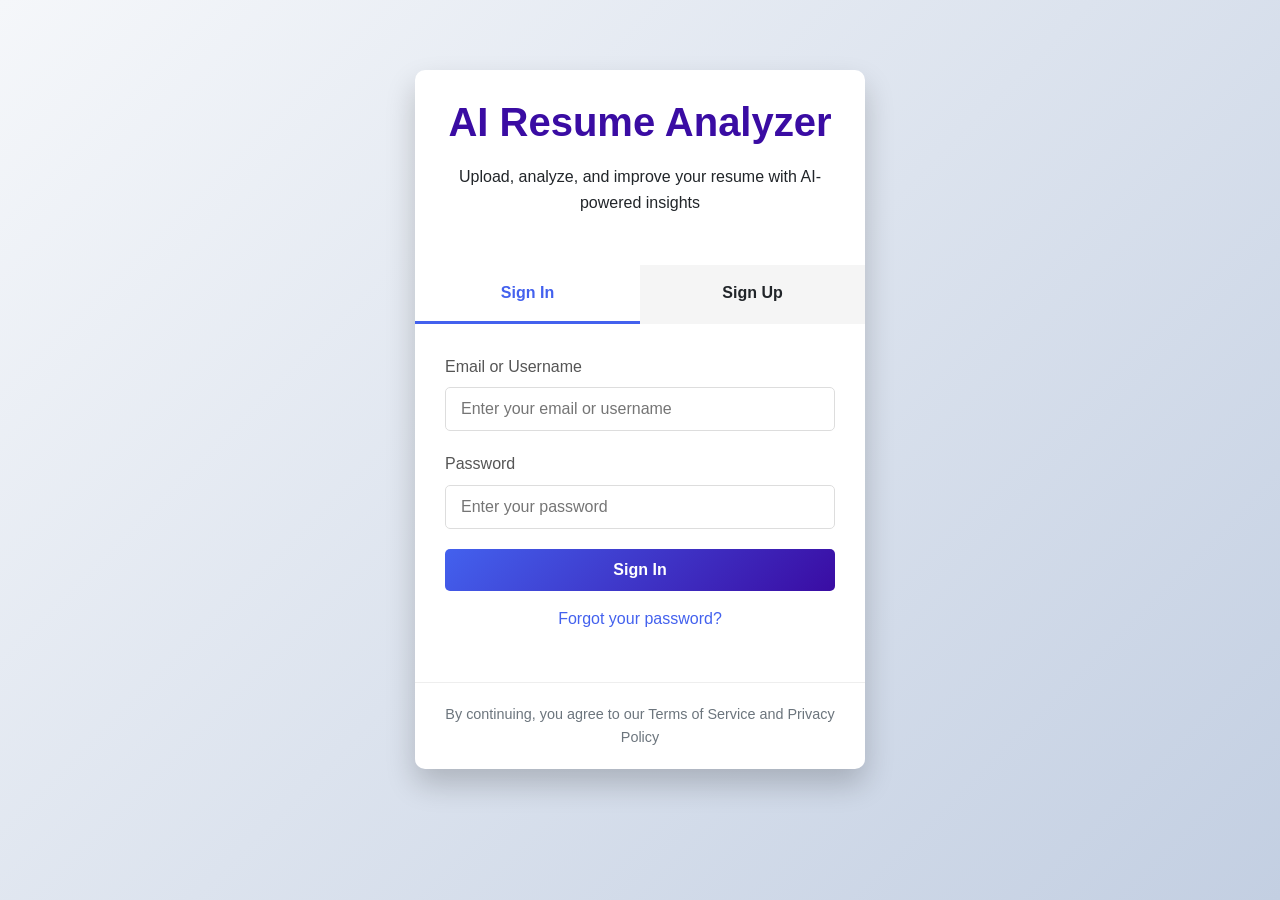
==== dashboard.html @ d693e557 "feat: Implement authentication system with sign in and sign up forms - Added index.html for the main" ====
<!DOCTYPE html>
<html lang="en">
<head>
    <meta charset="UTF-8">
    <meta name="viewport" content="width=device-width, initial-scale=1.0">
    <title>AI Resume Analyzer - Dashboard</title>
    <link rel="stylesheet" href="style.css">
    <link rel="stylesheet" href="https://cdnjs.cloudflare.com/ajax/libs/font-awesome/6.4.0/css/all.min.css">
</head>
<body>
    <div class="container">
        <header>
            <h1>AI Resume Analyzer</h1>
            <p class="subtitle">Upload your resume and get instant feedback with personalized recommendations</p>
            
            <div class="user-info">
                <div class="user-avatar" id="user-avatar">U</div>
                <div class="user-name" id="user-name">User</div>
                <button class="logout-btn" id="logout-btn">
                    <i class="fas fa-sign-out-alt"></i> Logout
                </button>
            </div>
        </header>
        
        <div class="main-content">
            <div class="upload-section">
                <h2 class="section-title">Upload Your Resume</h2>
                
                <div class="upload-area" id="uploadArea">
                    <div class="upload-icon">
                        <i class="fas fa-file-upload"></i>
                    </div>
                    <p class="upload-text">Drag & drop your resume here</p>
                    <p>or</p>
                    <button class="btn" id="browseBtn">
                        <i class="fas fa-folder-open"></i> Browse Files
                    </button>
                    <input type="file" id="fileInput" accept=".pdf,.doc,.docx,.txt">
                    <p class="file-name" id="fileName">No file selected</p>
                </div>
                <!-- Replace the existing designation dropdown with this -->
                <div class="input-group" id="designation-section">
                    <label for="designation">Target Job Role / Designation</label>
                    <select id="designation" class="form-control">
                        <option value="">Select your target role</option>
                        <option value="frontend">Frontend Developer</option>
                        <option value="backend">Backend Developer</option>
                        <option value="fullstack">Full Stack Developer</option>
                        <option value="mobile">Mobile App Developer</option>
                        <option value="devops">DevOps Engineer</option>
                        <option value="data-science">Data Scientist</option>
                        <option value="data-engineer">Data Engineer</option>
                        <option value="ml-engineer">ML Engineer</option>
                        <option value="cloud-architect">Cloud Architect</option>
                        <option value="ui-ux">UI/UX Designer</option>
                        <option value="product-manager">Product Manager</option>
                        <option value="qa-engineer">QA/Test Engineer</option>
                        <option value="cybersecurity">Cybersecurity Analyst</option>
                        <option value="blockchain">Blockchain Developer</option>
                        <option value="ai-engineer">AI Engineer</option>
                        <option value="embedded">Embedded Systems Engineer</option>
                        <option value="game-dev">Game Developer</option>
                        <option value="technical-lead">Technical Lead</option>
                        <option value="system-admin">System Administrator</option>
                        <option value="database-admin">Database Administrator</option>
                        <option value="network-engineer">Network Engineer</option>
                        <option value="business-analyst">Business Analyst</option>
                    </select>
                    <div id="designation-error" class="error-text">Please select your target job role</div>
                </div>
                                
                <button class="btn" id="analyzeBtn">
                    <i class="fas fa-chart-line"></i> Analyze Resume
                </button>
            </div>
            
            <div class="analysis-section">
                <h2 class="section-title">Analysis Results</h2>
                
                <div class="loading" id="loadingIndicator">
                    <div class="spinner"></div>
                    <p>AI is analyzing your resume...</p>
                </div>
                
                <div class="analysis-results" id="analysisResults">
                    <div class="score-card">
                        <div class="score-text">Overall Resume Score</div>
                        <div class="score-value" id="overallScore">78</div>
                        <div class="score-text" id="scoreFeedback">Good resume with room for improvement</div>
                    </div>
                    
                    <div class="analysis-details">
                        <div class="category">
                            <div class="category-title">
                                <span class="category-name">Content & Relevance</span>
                                <span class="category-score">8.2/10</span>
                            </div>
                            <div class="progress-bar">
                                <div class="progress" style="width: 82%; background: var(--success);"></div>
                            </div>
                            <ul class="feedback-list">
                                <li class="feedback-item positive">
                                    <i class="fas fa-check-circle"></i>
                                    <span>Strong work experience section with quantifiable achievements</span>
                                </li>
                                <li class="feedback-item negative">
                                    <i class="fas fa-exclamation-circle"></i>
                                    <span>Missing certifications that are relevant to your target role</span>
                                </li>
                                <li class="feedback-item positive">
                                    <i class="fas fa-check-circle"></i>
                                    <span>Education section is clear and well-formatted</span>
                                </li>
                            </ul>
                        </div>
                        
                        <div class="category">
                            <div class="category-title">
                                <span class="category-name">Formatting & Structure</span>
                                <span class="category-score">7.5/10</span>
                            </div>
                            <div class="progress-bar">
                                <div class="progress" style="width: 75%; background: var(--success);"></div>
                            </div>
                            <ul class="feedback-list">
                                <li class="feedback-item positive">
                                    <i class="fas fa-check-circle"></i>
                                    <span>Clean, professional layout with consistent formatting</span>
                                </li>
                                <li class="feedback-item negative">
                                    <i class="fas fa-exclamation-circle"></i>
                                    <span>Consider using bullet points instead of paragraphs for readability</span>
                                </li>
                                <li class="feedback-item positive">
                                    <i class="fas fa-check-circle"></i>
                                    <span>Appropriate use of white space and section headers</span>
                                </li>
                            </ul>
                        </div>
                        
                        <div class="category">
                            <div class="category-title">
                                <span class="category-name">Keyword Optimization</span>
                                <span class="category-score">6.8/10</span>
                            </div>
                            <div class="progress-bar">
                                <div class="progress" style="width: 68%; background: #f39c12;"></div>
                            </div>
                            <ul class="feedback-list">
                                <li class="feedback-item negative">
                                    <i class="fas fa-exclamation-circle"></i>
                                    <span>Missing important industry keywords: "Agile", "Scrum", "CI/CD"</span>
                                </li>
                                <li class="feedback-item positive">
                                    <i class="fas fa-check-circle"></i>
                                    <span>Good use of action verbs like "developed", "managed", "implemented"</span>
                                </li>
                                <li class="feedback-item negative">
                                    <i class="fas fa-exclamation-circle"></i>
                                    <span>Consider adding a skills section with technical competencies</span>
                                </li>
                            </ul>
                            
                            <div class="keyword-section">
                                <p><strong>Recommended Keywords:</strong></p>
                                <div class="keywords">
                                    <span class="keyword">JavaScript</span>
                                    <span class="keyword">React</span>
                                    <span class="keyword missing">Agile</span>
                                    <span class="keyword">Node.js</span>
                                    <span class="keyword missing">Scrum</span>
                                    <span class="keyword">API</span>
                                    <span class="keyword missing">CI/CD</span>
                                    <span class="keyword">Git</span>
                                </div>
                            </div>
                        </div>
                        
                        <div class="suggestions">
                            <h3 class="suggestion-title">AI Suggestions for Improvement</h3>
                            <ul class="suggestion-list">
                                <li>Add a professional summary at the top highlighting your key qualifications</li>
                                <li>Include specific metrics to quantify your achievements</li>
                                <li>Create a dedicated skills section with both technical and soft skills</li>
                                <li>Tailor your resume for each job application</li>
                                <li>Consider adding a link to your LinkedIn profile or portfolio</li>
                            </ul>
                        </div>
                    </div>
                </div>
            </div>
        </div>
        
        <!-- Recommendations Section -->
        <div class="recommendations-section" id="recommendationsSection">
            <h2 class="section-title">Personalized Recommendations</h2>
            
            <!-- Filters for job recommendations -->
            <div class="filters-container">
                <div class="filter-group">
                    <label class="filter-label">Location</label>
                    <select class="filter-select" id="jobLocationFilter">
                        <option value="all">All Locations</option>
                        <option value="remote">Remote</option>
                        <option value="bangalore">Bangalore, KA</option>
                        <option value="hyderabad">Hyderabad, TS</option>
                        <option value="pune">Pune, MH</option>
                        <option value="chennai">Chennai, TN</option>
                        <option value="delhi">Delhi NCR</option>
                        <option value="mumbai">Mumbai, MH</option>
                    </select>
                </div>
            </div>
            
            <div class="job-count" id="filteredJobCount">Showing 0 of 0 jobs</div>
            
            <div class="recommendations-tabs">
                <div class="rec-tab active" data-tab="certifications">Certificate Courses</div>
                <div class="rec-tab" data-tab="projects">Relevant Projects</div>
                <div class="rec-tab" data-tab="jobs">Job Matches <span class="job-count" id="jobCount">0</span></div>
            </div>
            
            <!-- Certificate Courses Tab -->
            <div class="tab-content active" id="certifications-tab">
                <div class="recommendation-card">
                    <div class="card-header">
                        <div class="card-title">AWS Certified Solutions Architect</div>
                        <div class="card-level intermediate">Intermediate</div>
                    </div>
                    <div class="card-provider">Amazon Web Services</div>
                    <div class="card-description">
                        This certification validates your ability to design and deploy scalable systems on AWS. Highly recommended for cloud engineering roles.
                    </div>
                    <div class="card-footer">
                        <div class="card-duration">~80 hours</div>
                        <a href="#" class="card-link">View Course <i class="fas fa-arrow-right"></i></a>
                    </div>
                </div>
                
                <div class="recommendation-card">
                    <div class="card-header">
                        <div class="card-title">Google Professional Data Engineer</div>
                        <div class="card-level advanced">Advanced</div>
                    </div>
                    <div class="card-provider">Google Cloud</div>
                    <div class="card-description">
                        Design data processing systems and machine learning models on Google Cloud. Perfect for data engineering and ML roles.
                    </div>
                    <div class="card-footer">
                        <div class="card-duration">~100 hours</div>
                        <a href="#" class="card-link">View Course <i class="fas fa-arrow-right"></i></a>
                    </div>
                </div>

                <div class="recommendation-card">
                    <div class="card-header">
                        <div class="card-title">Certified Kubernetes Administrator (CKA)</div>
                        <div class="card-level intermediate">Intermediate</div>
                    </div>
                    <div class="card-provider">Cloud Native Computing Foundation</div>
                    <div class="card-description">
                        Demonstrate your competency to perform the responsibilities of a Kubernetes administrator. Essential for DevOps roles.
                    </div>
                    <div class="card-footer">
                        <div class="card-duration">~60 hours</div>
                        <a href="#" class="card-link">View Course <i class="fas fa-arrow-right"></i></a>
                    </div>
                </div>

                <div class="recommendation-card">
                    <div class="card-header">
                        <div class="card-title">Microsoft Certified: Azure Solutions Architect</div>
                        <div class="card-level advanced">Advanced</div>
                    </div>
                    <div class="card-provider">Microsoft</div>
                    <div class="card-description">
                        Design solutions that run on Azure, including compute, network, storage, and security. Perfect for cloud architecture roles.
                    </div>
                    <div class="card-footer">
                        <div class="card-duration">~90 hours</div>
                        <a href="#" class="card-link">View Course <i class="fas fa-arrow-right"></i></a>
                    </div>
                </div>

                <div class="recommendation-card">
                    <div class="card-header">
                        <div class="card-title">React Developer Certification</div>
                        <div class="card-level intermediate">Intermediate</div>
                    </div>
                    <div class="card-provider">Meta</div>
                    <div class="card-description">
                        Master React.js development with hooks, context API, and advanced patterns. Essential for frontend developer roles.
                    </div>
                    <div class="card-footer">
                        <div class="card-duration">~70 hours</div>
                        <a href="#" class="card-link">View Course <i class="fas fa-arrow-right"></i></a>
                    </div>
                </div>

                <div class="recommendation-card">
                    <div class="card-header">
                        <div class="card-title">Python for Data Science and Machine Learning</div>
                        <div class="card-level beginner">Beginner</div>
                    </div>
                    <div class="card-provider">Coursera</div>
                    <div class="card-description">
                        Learn Python programming with focus on data analysis, visualization, and machine learning applications.
                    </div>
                    <div class="card-footer">
                        <div class="card-duration">~50 hours</div>
                        <a href="#" class="card-link">View Course <i class="fas fa-arrow-right"></i></a>
                    </div>
                </div>

                <div class="recommendation-card">
                    <div class="card-header">
                        <div class="card-title">Full Stack Web Development</div>
                        <div class="card-level intermediate">Intermediate</div>
                    </div>
                    <div class="card-provider">freeCodeCamp</div>
                    <div class="card-description">
                        Comprehensive course covering HTML, CSS, JavaScript, Node.js, MongoDB, and React for full stack development.
                    </div>
                    <div class="card-footer">
                        <div class="card-duration">~300 hours</div>
                        <a href="#" class="card-link">View Course <i class="fas fa-arrow-right"></i></a>
                    </div>
                </div>

                <div class="recommendation-card">
                    <div class="card-header">
                        <div class="card-title">Cybersecurity Fundamentals</div>
                        <div class="card-level beginner">Beginner</div>
                    </div>
                    <div class="card-provider">IBM</div>
                    <div class="card-description">
                        Learn essential cybersecurity concepts, threat detection, and security best practices for modern applications.
                    </div>
                    <div class="card-footer">
                        <div class="card-duration">~40 hours</div>
                        <a href="#" class="card-link">View Course <i class="fas fa-arrow-right"></i></a>
                    </div>
                </div>
            </div>
            
            <!-- Relevant Projects Tab -->
            <div class="tab-content" id="projects-tab">
                <div class="recommendation-card">
                    <div class="card-header">
                        <div class="card-title">E-commerce Analytics Dashboard</div>
                        <div class="card-level intermediate">Intermediate</div>
                    </div>
                    <div class="card-description">
                        Build a comprehensive dashboard that visualizes sales data, customer behavior, and inventory management for an e-commerce platform.
                    </div>
                    <div class="project-skills">
                        <span class="skill-tag">React</span>
                        <span class="skill-tag">D3.js</span>
                        <span class="skill-tag">Node.js</span>
                        <span class="skill-tag">MongoDB</span>
                    </div>
                    <div class="card-footer">
                        <div class="card-duration">4-6 weeks</div>
                        <a href="#" class="card-link">View Details <i class="fas fa-arrow-right"></i></a>
                    </div>
                </div>

                <div class="recommendation-card">
                    <div class="card-header">
                        <div class="card-title">ML-powered Resume Parser</div>
                        <div class="card-level advanced">Advanced</div>
                    </div>
                    <div class="card-description">
                        Develop a machine learning model that can extract and categorize information from resumes in various formats using NLP techniques.
                    </div>
                    <div class="project-skills">
                        <span class="skill-tag">Python</span>
                        <span class="skill-tag">NLP</span>
                        <span class="skill-tag">TensorFlow</span>
                        <span class="skill-tag">FastAPI</span>
                    </div>
                    <div class="card-footer">
                        <div class="card-duration">6-8 weeks</div>
                        <a href="#" class="card-link">View Details <i class="fas fa-arrow-right"></i></a>
                    </div>
                </div>

                <div class="recommendation-card">
                    <div class="card-header">
                        <div class="card-title">Microservices Payment System</div>
                        <div class="card-level intermediate">Intermediate</div>
                    </div>
                    <div class="card-description">
                        Create a distributed payment processing system using microservices architecture with proper error handling and logging.
                    </div>
                    <div class="project-skills">
                        <span class="skill-tag">Java/Spring Boot</span>
                        <span class="skill-tag">Docker</span>
                        <span class="skill-tag">Kafka</span>
                        <span class="skill-tag">PostgreSQL</span>
                    </div>
                    <div class="card-footer">
                        <div class="card-duration">5-7 weeks</div>
                        <a href="#" class="card-link">View Details <i class="fas fa-arrow-right"></i></a>
                    </div>
                </div>

                <div class="recommendation-card">
                    <div class="card-header">
                        <div class="card-title">IoT Home Automation System</div>
                        <div class="card-level beginner">Beginner</div>
                    </div>
                    <div class="card-description">
                        Build a system to control home devices remotely using IoT sensors, a mobile app, and cloud connectivity.
                    </div>
                    <div class="project-skills">
                        <span class="skill-tag">Arduino/Raspberry Pi</span>
                        <span class="skill-tag">MQTT</span>
                        <span class="skill-tag">React Native</span>
                        <span class="skill-tag">AWS IoT</span>
                    </div>
                    <div class="card-footer">
                        <div class="card-duration">3-5 weeks</div>
                        <a href="#" class="card-link">View Details <i class="fas fa-arrow-right"></i></a>
                    </div>
                </div>

                <div class="recommendation-card">
                    <div class="card-header">
                        <div class="card-title">Real-time Chat Application</div>
                        <div class="card-level intermediate">Intermediate</div>
                    </div>
                    <div class="card-description">
                        Develop a real-time chat application with multiple rooms, file sharing, and user authentication using modern web technologies.
                    </div>
                    <div class="project-skills">
                        <span class="skill-tag">Socket.io</span>
                        <span class="skill-tag">React</span>
                        <span class="skill-tag">Node.js</span>
                        <span class="skill-tag">MongoDB</span>
                    </div>
                    <div class="card-footer">
                        <div class="card-duration">3-4 weeks</div>
                        <a href="#" class="card-link">View Details <i class="fas fa-arrow-right"></i></a>
                    </div>
                </div>

                <div class="recommendation-card">
                    <div class="card-header">
                        <div class="card-title">Blockchain Voting System</div>
                        <div class="card-level advanced">Advanced</div>
                    </div>
                    <div class="card-description">
                        Create a secure, transparent voting system using blockchain technology to ensure election integrity and prevent fraud.
                    </div>
                    <div class="project-skills">
                        <span class="skill-tag">Solidity</span>
                        <span class="skill-tag">Ethereum</span>
                        <span class="skill-tag">Web3.js</span>
                        <span class="skill-tag">React</span>
                    </div>
                    <div class="card-footer">
                        <div class="card-duration">8-10 weeks</div>
                        <a href="#" class="card-link">View Details <i class="fas fa-arrow-right"></i></a>
                    </div>
                </div>

                <div class="recommendation-card">
                    <div class="card-header">
                        <div class="card-title">AI-powered Code Review Assistant</div>
                        <div class="card-level advanced">Advanced</div>
                    </div>
                    <div class="card-description">
                        Build an AI tool that analyzes code quality, suggests improvements, and detects potential bugs using machine learning.
                    </div>
                    <div class="project-skills">
                        <span class="skill-tag">Python</span>
                        <span class="skill-tag">Machine Learning</span>
                        <span class="skill-tag">GitHub API</span>
                        <span class="skill-tag">FastAPI</span>
                    </div>
                    <div class="card-footer">
                        <div class="card-duration">7-9 weeks</div>
                        <a href="#" class="card-link">View Details <i class="fas fa-arrow-right"></i></a>
                    </div>
                </div>

                <div class="recommendation-card">
                    <div class="card-header">
                        <div class="card-title">Mobile Fitness Tracking App</div>
                        <div class="card-level intermediate">Intermediate</div>
                    </div>
                    <div class="card-description">
                        Develop a cross-platform mobile app for tracking workouts, nutrition, and progress with social sharing features.
                    </div>
                    <div class="project-skills">
                        <span class="skill-tag">React Native</span>
                        <span class="skill-tag">Firebase</span>
                        <span class="skill-tag">Redux</span>
                        <span class="skill-tag">Chart.js</span>
                    </div>
                    <div class="card-footer">
                        <div class="card-duration">5-7 weeks</div>
                        <a href="#" class="card-link">View Details <i class="fas fa-arrow-right"></i></a>
                    </div>
                </div>
            </div>
            
            <!-- Job Matches Tab -->
            <div class="tab-content" id="jobs-tab">
                <div class="job-card" data-location="remote">
                    <div class="job-header">
                        <div class="job-title">Senior Frontend Developer</div>
                        <div class="job-match">92% Match</div>
                    </div>
                    <div class="job-company">TechInnovate India</div>
                    <div class="job-location">
                        <i class="fas fa-map-marker-alt"></i> Remote
                    </div>
                    <div class="job-description">
                        We're looking for a Senior Frontend Developer with strong React experience to join our growing team. You'll be responsible for building responsive web applications.
                    </div>
                    <div class="job-skills">
                        <span class="job-skill">React</span>
                        <span class="job-skill">JavaScript</span>
                        <span class="job-skill">TypeScript</span>
                        <span class="job-skill">Redux</span>
                        <span class="job-skill">HTML/CSS</span>
                        <span class="job-skill missing">GraphQL</span>
                    </div>
                    <div class="job-footer">
                        <div class="job-salary">₹18L - ₹25L</div>
                        <div class="job-actions">
                            <button class="job-action job-save">Save</button>
                            <button class="job-action job-apply">Apply Now</button>
                        </div>
                    </div>
                </div>
                
                <div class="job-card" data-location="bangalore">
                    <div class="job-header">
                        <div class="job-title">Full Stack JavaScript Engineer</div>
                        <div class="job-match">87% Match</div>
                    </div>
                    <div class="job-company">Digital Solutions Pvt Ltd</div>
                    <div class="job-location">
                        <i class="fas fa-map-marker-alt"></i> Bangalore, KA
                    </div>
                    <div class="job-description">
                        Join our team as a Full Stack JavaScript Engineer. You'll work on both frontend and backend components of our SaaS platform.
                    </div>
                    <div class="job-skills">
                        <span class="job-skill">JavaScript</span>
                        <span class="job-skill">Node.js</span>
                        <span class="job-skill">React</span>
                        <span class="job-skill">MongoDB</span>
                        <span class="job-skill">Express</span>
                        <span class="job-skill missing">Docker</span>
                    </div>
                    <div class="job-footer">
                        <div class="job-salary">₹15L - ₹20L</div>
                        <div class="job-actions">
                            <button class="job-action job-save">Save</button>
                            <button class="job-action job-apply">Apply Now</button>
                        </div>
                    </div>
                </div>

                <div class="job-card" data-location="hyderabad">
                    <div class="job-header">
                        <div class="job-title">Data Scientist</div>
                        <div class="job-match">85% Match</div>
                    </div>
                    <div class="job-company">Analytics Pro India</div>
                    <div class="job-location">
                        <i class="fas fa-map-marker-alt"></i> Hyderabad, TS
                    </div>
                    <div class="job-description">
                        Seeking a Data Scientist to analyze large datasets, build predictive models, and provide data-driven insights for business decisions.
                    </div>
                    <div class="job-skills">
                        <span class="job-skill">Python</span>
                        <span class="job-skill">Machine Learning</span>
                        <span class="job-skill">SQL</span>
                        <span class="job-skill">Pandas</span>
                        <span class="job-skill">TensorFlow</span>
                        <span class="job-skill missing">Apache Spark</span>
                    </div>
                    <div class="job-footer">
                        <div class="job-salary">₹16L - ₹22L</div>
                        <div class="job-actions">
                            <button class="job-action job-save">Save</button>
                            <button class="job-action job-apply">Apply Now</button>
                        </div>
                    </div>
                </div>

                <div class="job-card" data-location="pune">
                    <div class="job-header">
                        <div class="job-title">DevOps Engineer</div>
                        <div class="job-match">83% Match</div>
                    </div>
                    <div class="job-company">CloudFirst Technologies</div>
                    <div class="job-location">
                        <i class="fas fa-map-marker-alt"></i> Pune, MH
                    </div>
                    <div class="job-description">
                        Looking for a DevOps Engineer to automate deployment processes, manage cloud infrastructure, and ensure system reliability.
                    </div>
                    <div class="job-skills">
                        <span class="job-skill">AWS</span>
                        <span class="job-skill">Docker</span>
                        <span class="job-skill">Kubernetes</span>
                        <span class="job-skill">CI/CD</span>
                        <span class="job-skill">Terraform</span>
                        <span class="job-skill missing">Ansible</span>
                    </div>
                    <div class="job-footer">
                        <div class="job-salary">₹17L - ₹24L</div>
                        <div class="job-actions">
                            <button class="job-action job-save">Save</button>
                            <button class="job-action job-apply">Apply Now</button>
                        </div>
                    </div>
                </div>

                <div class="job-card" data-location="chennai">
                    <div class="job-header">
                        <div class="job-title">UX/UI Designer</div>
                        <div class="job-match">78% Match</div>
                    </div>
                    <div class="job-company">Creative Design Studio</div>
                    <div class="job-location">
                        <i class="fas fa-map-marker-alt"></i> Chennai, TN
                    </div>
                    <div class="job-description">
                        Join our design team to create beautiful, user-friendly interfaces for web and mobile applications. Strong portfolio required.
                    </div>
                    <div class="job-skills">
                        <span class="job-skill">Figma</span>
                        <span class="job-skill">Adobe Creative Suite</span>
                        <span class="job-skill">User Research</span>
                        <span class="job-skill">Prototyping</span>
                        <span class="job-skill">HTML/CSS</span>
                        <span class="job-skill missing">Animation</span>
                    </div>
                    <div class="job-footer">
                        <div class="job-salary">₹8L - ₹12L</div>
                        <div class="job-actions">
                            <button class="job-action job-save">Save</button>
                            <button class="job-action job-apply">Apply Now</button>
                        </div>
                    </div>
                </div>

                <div class="job-card" data-location="delhi">
                    <div class="job-header">
                        <div class="job-title">Java Backend Developer</div>
                        <div class="job-match">82% Match</div>
                    </div>
                    <div class="job-company">FinTech Solutions</div>
                    <div class="job-location">
                        <i class="fas fa-map-marker-alt"></i> Delhi NCR
                    </div>
                    <div class="job-description">
                        Develop scalable backend systems for financial applications using Java and Spring Boot. Experience with microservices required.
                    </div>
                    <div class="job-skills">
                        <span class="job-skill">Java</span>
                        <span class="job-skill">Spring Boot</span>
                        <span class="job-skill">Microservices</span>
                        <span class="job-skill">SQL</span>
                        <span class="job-skill">REST API</span>
                        <span class="job-skill missing">Kafka</span>
                    </div>
                    <div class="job-footer">
                        <div class="job-salary">₹14L - ₹19L</div>
                        <div class="job-actions">
                            <button class="job-action job-save">Save</button>
                            <button class="job-action job-apply">Apply Now</button>
                        </div>
                    </div>
                </div>

                <div class="job-card" data-location="mumbai">
                    <div class="job-header">
                        <div class="job-title">Product Manager</div>
                        <div class="job-match">79% Match</div>
                    </div>
                    <div class="job-company">E-commerce Giant</div>
                    <div class="job-location">
                        <i class="fas fa-map-marker-alt"></i> Mumbai, MH
                    </div>
                    <div class="job-description">
                        Lead product development from conception to launch. Work with cross-functional teams to deliver exceptional user experiences.
                    </div>
                    <div class="job-skills">
                        <span class="job-skill">Product Strategy</span>
                        <span class="job-skill">Agile</span>
                        <span class="job-skill">User Research</span>
                        <span class="job-skill">Data Analysis</span>
                        <span class="job-skill">Roadmapping</span>
                        <span class="job-skill missing">A/B Testing</span>
                    </div>
                    <div class="job-footer">
                        <div class="job-salary">₹20L - ₹30L</div>
                        <div class="job-actions">
                            <button class="job-action job-save">Save</button>
                            <button class="job-action job-apply">Apply Now</button>
                        </div>
                    </div>
                </div>

                <div class="job-card" data-location="bangalore">
                    <div class="job-header">
                        <div class="job-title">Cloud Solutions Architect</div>
                        <div class="job-match">88% Match</div>
                    </div>
                    <div class="job-company">Tech Services Ltd</div>
                    <div class="job-location">
                        <i class="fas fa-map-marker-alt"></i> Bangalore, KA
                    </div>
                    <div class="job-description">
                        Design and implement cloud infrastructure solutions for enterprise clients. Strong AWS/Azure expertise required.
                    </div>
                    <div class="job-skills">
                        <span class="job-skill">AWS</span>
                        <span class="job-skill">Azure</span>
                        <span class="job-skill">Cloud Architecture</span>
                        <span class="job-skill">Terraform</span>
                        <span class="job-skill">Kubernetes</span>
                        <span class="job-skill missing">GCP</span>
                    </div>
                    <div class="job-footer">
                        <div class="job-salary">₹25L - ₹35L</div>
                        <div class="job-actions">
                            <button class="job-action job-save">Save</button>
                            <button class="job-action job-apply">Apply Now</button>
                        </div>
                    </div>
                </div>
            </div>
        </div>
    </div>

    <script src="dashboard.js"></script>
</body>
</html>
---- style.css ----
:root {
    --primary: #4361ee;
    --secondary: #3a0ca3;
    --success: #4cc9f0;
    --warning: #f72585;
    --light: #f8f9fa;
    --dark: #212529;
    --gray: #6c757d;
}

* {
    margin: 0;
    padding: 0;
    box-sizing: border-box;
    font-family: 'Segoe UI', Tahoma, Geneva, Verdana, sans-serif;
}

body {
    background: linear-gradient(135deg, #f5f7fa 0%, #c3cfe2 100%);
    color: var(--dark);
    line-height: 1.6;
    min-height: 100vh;
    padding: 20px;
}

.container {
    max-width: 1200px;
    margin: 0 auto;
}

/* Header Styles */
header {
    text-align: center;
    margin-bottom: 30px;
    padding: 20px;
    position: relative;
}

h1 {
    color: var(--secondary);
    margin-bottom: 10px;
    font-size: 2.5rem;
}

.subtitle {
    color: var(--gray);
    font-size: 1.2rem;
    max-width: 600px;
    margin: 0 auto;
}

.user-info {
    position: absolute;
    top: 20px;
    right: 20px;
    display: flex;
    align-items: center;
    gap: 10px;
}

.user-avatar {
    width: 40px;
    height: 40px;
    border-radius: 50%;
    background-color: var(--primary);
    color: white;
    display: flex;
    align-items: center;
    justify-content: center;
    font-weight: bold;
}

.user-name {
    font-weight: 600;
    color: var(--dark);
}

.logout-btn {
    background: transparent;
    border: 1px solid var(--primary);
    color: var(--primary);
    padding: 5px 10px;
    border-radius: 5px;
    cursor: pointer;
    font-size: 0.9rem;
}

.logout-btn:hover {
    background: var(--primary);
    color: white;
}

/* Authentication Styles */
.auth-container {
    background-color: white;
    border-radius: 10px;
    box-shadow: 0 15px 30px rgba(0, 0, 0, 0.2);
    width: 100%;
    max-width: 450px;
    margin: 50px auto;
    overflow: hidden;
}

.auth-header {
    text-align: center;
    margin-bottom: 30px;
    padding: 20px;
}

.auth-header h1 {
    color: var(--secondary);
    margin-bottom: 10px;
    font-size: 2.5rem;
}

.auth-footer {
    text-align: center;
    padding: 20px;
    border-top: 1px solid #eee;
    margin-top: 20px;
    font-size: 0.9rem;
    color: var(--gray);
}

.tabs {
    display: flex;
    background-color: #f5f5f5;
}

.tab {
    flex: 1;
    padding: 15px;
    text-align: center;
    cursor: pointer;
    font-weight: 600;
    transition: all 0.3s ease;
    border-bottom: 3px solid transparent;
}

.tab.active {
    background-color: white;
    border-bottom: 3px solid var(--primary);
    color: var(--primary);
}

.form-container {
    padding: 30px;
}

.form {
    display: none;
}

.form.active {
    display: block;
    animation: fadeIn 0.5s;
}

@keyframes fadeIn {
    from { opacity: 0; }
    to { opacity: 1; }
}

.input-group {
    margin-bottom: 20px;
    position: relative;
}

label {
    display: block;
    margin-bottom: 8px;
    font-weight: 500;
    color: #555;
}

input, select {
    width: 100%;
    padding: 12px 15px;
    border: 1px solid #ddd;
    border-radius: 5px;
    font-size: 16px;
    transition: border 0.3s;
}

input:focus, select:focus {
    border-color: var(--primary);
    outline: none;
    box-shadow: 0 0 0 2px rgba(67, 97, 238, 0.2);
}

input.error {
    border-color: #e74c3c;
}

.error-text {
    color: #e74c3c;
    font-size: 14px;
    margin-top: 5px;
    display: none;
}

.password-strength {
    height: 5px;
    border-radius: 5px;
    margin-top: 5px;
    background-color: #eee;
    overflow: hidden;
}

.password-strength-bar {
    height: 100%;
    width: 0;
    transition: width 0.3s, background-color 0.3s;
}

.checkbox-group {
    display: flex;
    align-items: center;
    margin-bottom: 20px;
}

.checkbox-group input {
    width: auto;
    margin-right: 10px;
}

.auth-btn {
    width: 100%;
    padding: 12px;
    background: linear-gradient(135deg, var(--primary), var(--secondary));
    color: white;
    border: none;
    border-radius: 5px;
    font-size: 16px;
    font-weight: 600;
    cursor: pointer;
    transition: transform 0.2s, box-shadow 0.2s;
}

.auth-btn:hover {
    transform: translateY(-2px);
    box-shadow: 0 5px 15px rgba(67, 97, 238, 0.4);
}

.auth-btn:disabled {
    background: #cccccc;
    cursor: not-allowed;
    transform: none;
    box-shadow: none;
}

.forgot-password {
    text-align: center;
    margin-top: 15px;
}

.forgot-password a {
    color: var(--primary);
    text-decoration: none;
}

.forgot-password a:hover {
    text-decoration: underline;
}

.message {
    padding: 10px;
    border-radius: 5px;
    margin-bottom: 20px;
    text-align: center;
    display: none;
}

.success {
    background-color: #d4edda;
    color: #155724;
    border: 1px solid #c3e6cb;
}

.error {
    background-color: #f8d7da;
    color: #721c24;
    border: 1px solid #f5c6cb;
}

/* Main Content Styles */
.main-content {
    display: grid;
    grid-template-columns: 1fr 1fr;
    gap: 30px;
}

@media (max-width: 768px) {
    .main-content {
        grid-template-columns: 1fr;
    }
}

.upload-section, .analysis-section {
    background: white;
    border-radius: 10px;
    padding: 25px;
    box-shadow: 0 5px 15px rgba(0, 0, 0, 0.1);
}

.section-title {
    color: var(--primary);
    margin-bottom: 20px;
    padding-bottom: 10px;
    border-bottom: 2px solid #eee;
}

.upload-area {
    border: 2px dashed var(--primary);
    border-radius: 8px;
    padding: 40px 20px;
    text-align: center;
    margin-bottom: 20px;
    transition: all 0.3s;
    cursor: pointer;
    position: relative;
}

.upload-area:hover {
    background-color: rgba(67, 97, 238, 0.05);
}

.upload-icon {
    font-size: 48px;
    color: var(--primary);
    margin-bottom: 15px;
}

.upload-text {
    margin-bottom: 15px;
}

.btn {
    background: var(--primary);
    color: white;
    border: none;
    padding: 12px 25px;
    border-radius: 5px;
    cursor: pointer;
    font-size: 16px;
    font-weight: 600;
    transition: all 0.3s;
    display: inline-flex;
    align-items: center;
    justify-content: center;
    width: 100%;
    margin-top: 20px;
}

.btn:hover {
    background: var(--secondary);
    transform: translateY(-2px);
    box-shadow: 0 5px 15px rgba(0, 0, 0, 0.1);
}

.btn i {
    margin-right: 8px;
}

.analysis-results {
    margin-top: 20px;
    display: none;
}

.score-card {
    background: linear-gradient(135deg, var(--primary), var(--secondary));
    color: white;
    border-radius: 10px;
    padding: 20px;
    text-align: center;
    margin-bottom: 25px;
}

.score-value {
    font-size: 3rem;
    font-weight: bold;
    margin: 10px 0;
}

.score-text {
    font-size: 1.2rem;
    margin-bottom: 10px;
}

.category {
    margin-bottom: 25px;
}

.category-title {
    display: flex;
    justify-content: space-between;
    align-items: center;
    margin-bottom: 10px;
}

.category-name {
    font-weight: 600;
    color: var(--dark);
}

.category-score {
    background: var(--light);
    padding: 3px 10px;
    border-radius: 20px;
    font-size: 0.9rem;
    font-weight: 600;
}

.progress-bar {
    height: 8px;
    background: #e9ecef;
    border-radius: 4px;
    overflow: hidden;
    margin-bottom: 10px;
}

.progress {
    height: 100%;
    border-radius: 4px;
    transition: width 0.5s ease-in-out;
}

.feedback-list {
    list-style-type: none;
}

.feedback-item {
    padding: 10px 15px;
    margin-bottom: 10px;
    border-radius: 5px;
    display: flex;
    align-items: flex-start;
}

.feedback-item i {
    margin-right: 10px;
    margin-top: 3px;
}

.positive {
    background: rgba(76, 201, 240, 0.1);
    border-left: 4px solid var(--success);
}

.positive i {
    color: var(--success);
}

.negative {
    background: rgba(247, 37, 133, 0.1);
    border-left: 4px solid var(--warning);
}

.negative i {
    color: var(--warning);
}

.suggestions {
    background: rgba(67, 97, 238, 0.05);
    padding: 20px;
    border-radius: 8px;
    margin-top: 20px;
}

.suggestion-title {
    color: var(--primary);
    margin-bottom: 15px;
    font-weight: 600;
}

.suggestion-list {
    padding-left: 20px;
}

.suggestion-list li {
    margin-bottom: 10px;
}

.loading {
    display: none;
    text-align: center;
    padding: 20px;
}

.spinner {
    border: 5px solid #f3f3f3;
    border-top: 5px solid var(--primary);
    border-radius: 50%;
    width: 50px;
    height: 50px;
    animation: spin 1s linear infinite;
    margin: 0 auto 15px;
}

@keyframes spin {
    0% { transform: rotate(0deg); }
    100% { transform: rotate(360deg); }
}

.file-name {
    margin-top: 10px;
    font-size: 0.9rem;
    color: var(--gray);
}

.analysis-details {
    max-height: 500px;
    overflow-y: auto;
    padding-right: 10px;
}

/* Custom scrollbar */
.analysis-details::-webkit-scrollbar {
    width: 6px;
}

.analysis-details::-webkit-scrollbar-track {
    background: #f1f1f1;
    border-radius: 10px;
}

.analysis-details::-webkit-scrollbar-thumb {
    background: var(--primary);
    border-radius: 10px;
}

.analysis-details::-webkit-scrollbar-thumb:hover {
    background: var(--secondary);
}

.keyword-section {
    margin-top: 20px;
}

.keywords {
    display: flex;
    flex-wrap: wrap;
    gap: 10px;
    margin-top: 10px;
}

.keyword {
    background: rgba(67, 97, 238, 0.1);
    padding: 5px 10px;
    border-radius: 20px;
    font-size: 0.9rem;
}

.keyword.missing {
    background: rgba(247, 37, 133, 0.1);
    color: var(--warning);
}

/* Job Preferences Styles */
.job-info {
    margin-top: 20px;
}

.preference-group {
    margin-top: 15px;
}

.preference-group label {
    display: block;
    margin-bottom: 5px;
    font-weight: 500;
}

.preference-group input,
.preference-group select {
    width: 100%;
    padding: 10px;
    border: 1px solid #ddd;
    border-radius: 5px;
    font-size: 16px;
}

/* Recommendations Section */
.recommendations-section {
    margin-top: 30px;
    background: white;
    border-radius: 10px;
    padding: 25px;
    box-shadow: 0 5px 15px rgba(0, 0, 0, 0.1);
    display: none;
}

.recommendations-tabs {
    display: flex;
    border-bottom: 1px solid #ddd;
    margin-bottom: 20px;
    flex-wrap: wrap;
}

.rec-tab {
    padding: 10px 20px;
    cursor: pointer;
    font-weight: 600;
    transition: all 0.3s;
    border-bottom: 3px solid transparent;
}

.rec-tab.active {
    color: var(--primary);
    border-bottom: 3px solid var(--primary);
}

.tab-content {
    display: none;
}

.tab-content.active {
    display: block;
    animation: fadeIn 0.5s;
}

.recommendation-card {
    border: 1px solid #e9ecef;
    border-radius: 8px;
    padding: 20px;
    margin-bottom: 15px;
    transition: all 0.3s;
}

.recommendation-card:hover {
    box-shadow: 0 5px 15px rgba(0, 0, 0, 0.1);
    transform: translateY(-2px);
}

.card-header {
    display: flex;
    justify-content: space-between;
    align-items: flex-start;
    margin-bottom: 10px;
}

.card-title {
    font-weight: 600;
    color: var(--dark);
    font-size: 1.1rem;
}

.card-level {
    background: var(--primary);
    color: white;
    padding: 3px 10px;
    border-radius: 20px;
    font-size: 0.8rem;
    font-weight: 600;
}

.card-level.beginner {
    background: #4caf50;
}

.card-level.intermediate {
    background: #ff9800;
}

.card-level.advanced {
    background: #f44336;
}

.card-provider {
    color: var(--gray);
    margin-bottom: 10px;
    font-size: 0.9rem;
}

.card-description {
    margin-bottom: 15px;
    font-size: 0.95rem;
}

.card-footer {
    display: flex;
    justify-content: space-between;
    align-items: center;
}

.card-duration {
    color: var(--gray);
    font-size: 0.9rem;
}

.card-link {
    color: var(--primary);
    text-decoration: none;
    font-weight: 600;
    display: flex;
    align-items: center;
}

.card-link i {
    margin-left: 5px;
    font-size: 0.8rem;
}

.card-link:hover {
    text-decoration: underline;
}

.project-skills {
    display: flex;
    flex-wrap: wrap;
    gap: 8px;
    margin-top: 10px;
}

.skill-tag {
    background: rgba(67, 97, 238, 0.1);
    padding: 3px 8px;
    border-radius: 15px;
    font-size: 0.8rem;
}

/* Job Recommendations */
.job-card {
    border: 1px solid #e9ecef;
    border-radius: 8px;
    padding: 20px;
    margin-bottom: 15px;
    transition: all 0.3s;
}

.job-card:hover {
    box-shadow: 0 5px 15px rgba(0, 0, 0, 0.1);
    transform: translateY(-2px);
}

.job-header {
    display: flex;
    justify-content: space-between;
    align-items: flex-start;
    margin-bottom: 10px;
}

.job-title {
    font-weight: 600;
    color: var(--dark);
    font-size: 1.1rem;
}

.job-match {
    background: var(--primary);
    color: white;
    padding: 3px 10px;
    border-radius: 20px;
    font-size: 0.8rem;
    font-weight: 600;
}

.job-company {
    color: var(--gray);
    margin-bottom: 5px;
    font-size: 0.95rem;
}

.job-location {
    color: var(--gray);
    margin-bottom: 10px;
    font-size: 0.9rem;
    display: flex;
    align-items: center;
}

.job-location i {
    margin-right: 5px;
}

.job-description {
    margin-bottom: 15px;
    font-size: 0.95rem;
    display: -webkit-box;
    -webkit-line-clamp: 3;
    -webkit-box-orient: vertical;
    overflow: hidden;
}

.job-skills {
    display: flex;
    flex-wrap: wrap;
    gap: 8px;
    margin-top: 10px;
    margin-bottom: 15px;
}

.job-skill {
    background: rgba(67, 97, 238, 0.1);
    padding: 3px 8px;
    border-radius: 15px;
    font-size: 0.8rem;
}

.job-skill.missing {
    background: rgba(247, 37, 133, 0.1);
    color: var(--warning);
}

.job-footer {
    display: flex;
    justify-content: space-between;
    align-items: center;
}

.job-salary {
    color: var(--gray);
    font-size: 0.9rem;
    font-weight: 600;
}

.job-actions {
    display: flex;
    gap: 10px;
}

.job-action {
    padding: 6px 12px;
    border-radius: 5px;
    font-size: 0.8rem;
    font-weight: 600;
    cursor: pointer;
    transition: all 0.3s;
}

.job-apply {
    background: var(--primary);
    color: white;
    border: none;
}

.job-apply:hover {
    background: var(--secondary);
}

.job-save {
    background: transparent;
    border: 1px solid var(--primary);
    color: var(--primary);
}

.job-save:hover {
    background: rgba(67, 97, 238, 0.1);
}

.filters-container {
    display: flex;
    gap: 15px;
    margin-bottom: 20px;
    flex-wrap: wrap;
    align-items: center;
}

.filter-group {
    display: flex;
    flex-direction: column;
}

.filter-label {
    margin-bottom: 5px;
    font-weight: 500;
    font-size: 0.9rem;
}

.filter-select {
    padding: 8px 12px;
    border: 1px solid #ddd;
    border-radius: 5px;
    font-size: 0.9rem;
    min-width: 150px;
}

.job-posted {
    font-size: 0.8rem;
    color: var(--gray);
    margin-top: 5px;
}

.urgent-badge {
    background: #ff4757;
    color: white;
    padding: 2px 8px;
    border-radius: 10px;
    font-size: 0.7rem;
    font-weight: 600;
    margin-left: 8px;
}

.experience-badge {
    background: #4cc9f0;
    color: white;
    padding: 2px 8px;
    border-radius: 10px;
    font-size: 0.7rem;
    font-weight: 600;
    margin-left: 8px;
}

.job-count {
    font-size: 0.9rem;
    color: var(--gray);
    margin-top: 10px;
}

/* Fix for file input */
#fileInput {
    position: absolute;
    top: 0;
    left: 0;
    width: 100%;
    height: 100%;
    opacity: 0;
    cursor: pointer;
}

/* Hidden class for elements that should be hidden */
.hidden {
    display: none !important;
}
/* Section Titles */
.section-title {
  margin-top: 30px;
  font-size: 1.5rem;
  color: #333;
  border-left: 4px solid #007bff;
  padding-left: 10px;
}

/* Course Cards */
.course-list {
  display: grid;
  grid-template-columns: repeat(auto-fit, minmax(280px, 1fr));
  gap: 20px;
}
.course-card {
  background: #f9f9f9;
  padding: 15px;
  border-radius: 10px;
  box-shadow: 0 2px 5px rgba(0,0,0,0.1);
}
.course-card h3 {
  margin-bottom: 8px;
  color: #007bff;
}

/* Projects List */
.project-list {
  list-style: none;
  padding-left: 0;
}
.project-list li {
  background: #f1f5f9;
  margin: 8px 0;
  padding: 10px;
  border-radius: 8px;
}

/* Skills Grid */
.skills-grid {
  display: grid;
  grid-template-columns: repeat(auto-fit, minmax(140px, 1fr));
  gap: 10px;
  margin-top: 15px;
}
.skill-item {
  background: #007bff;
  color: #fff;
  padding: 10px;
  border-radius: 8px;
  text-align: center;
  font-weight: 500;
}
.designation-section {
    margin: 20px 0;
}

.form-control {
    width: 100%;
    padding: 12px 15px;
    border: 1px solid #ddd;
    border-radius: 5px;
    font-size: 16px;
    transition: border 0.3s;
}

.form-control:focus {
    border-color: var(--primary);
    outline: none;
    box-shadow: 0 0 0 2px rgba(67, 97, 238, 0.2);
}

.form-control.error {
    border-color: #e74c3c;
}
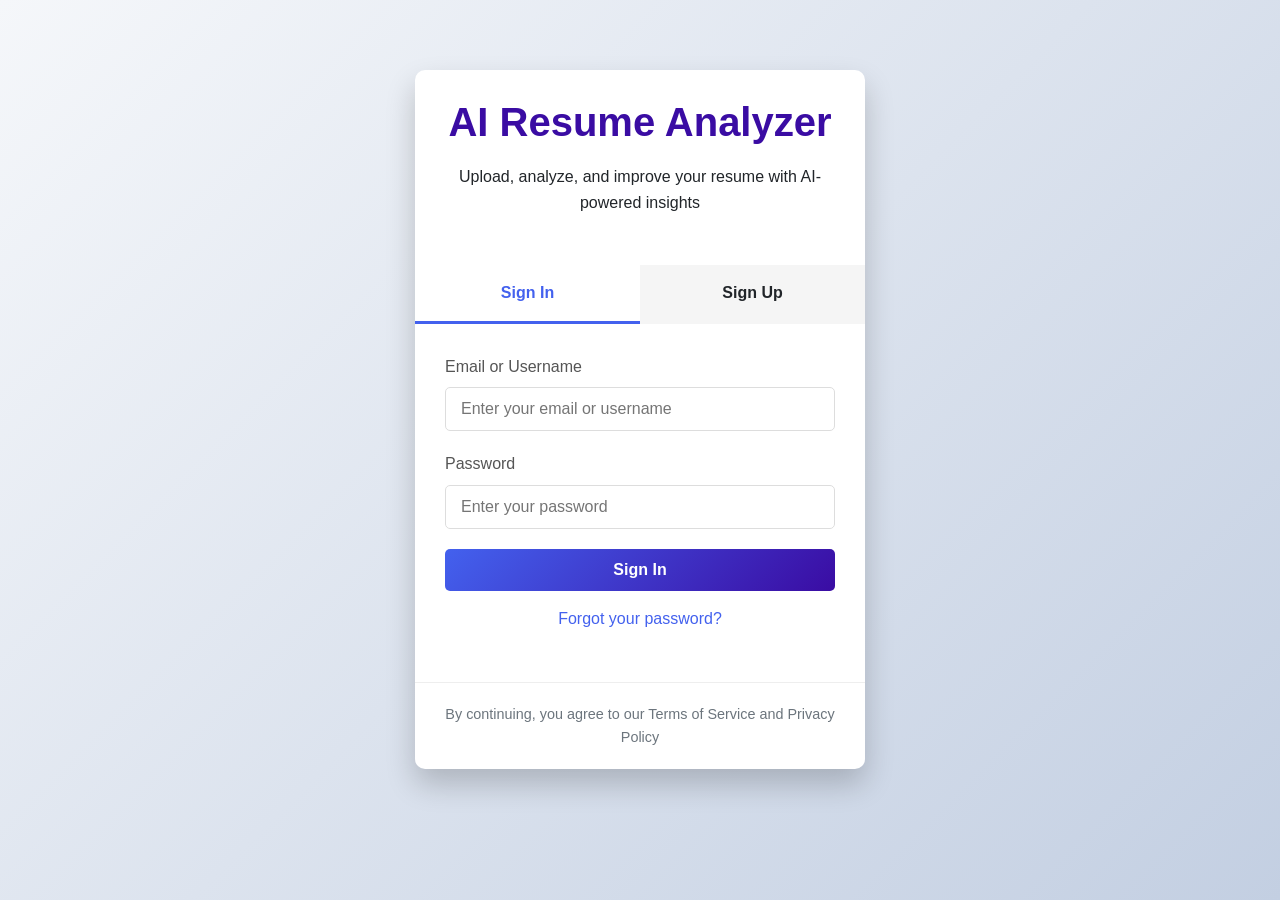
==== commit 665637c6: "feat: Add parsed resume data section to display user information" ====
--- a/dashboard.html
+++ b/dashboard.html
@@ -88,6 +88,17 @@
                         <div class="score-value" id="overallScore">78</div>
                         <div class="score-text" id="scoreFeedback">Good resume with room for improvement</div>
                     </div>
+                    <div class="parsed-section">
+                <h3>Parsed Resume Data</h3>
+                <ul id="parsedData">
+                    <li><strong>Name:</strong> <span id="pName"></span></li>
+                    <li><strong>Email:</strong> <span id="pEmail"></span></li>
+                    <li><strong>Phone:</strong> <span id="pPhone"></span></li>
+                    <li><strong>Education:</strong> <span id="pEducation"></span></li>
+                    <li><strong>Skills:</strong> <span id="pSkills"></span></li>
+                </ul>
+                </div>
+
                     
                     <div class="analysis-details">
                         <div class="category">
